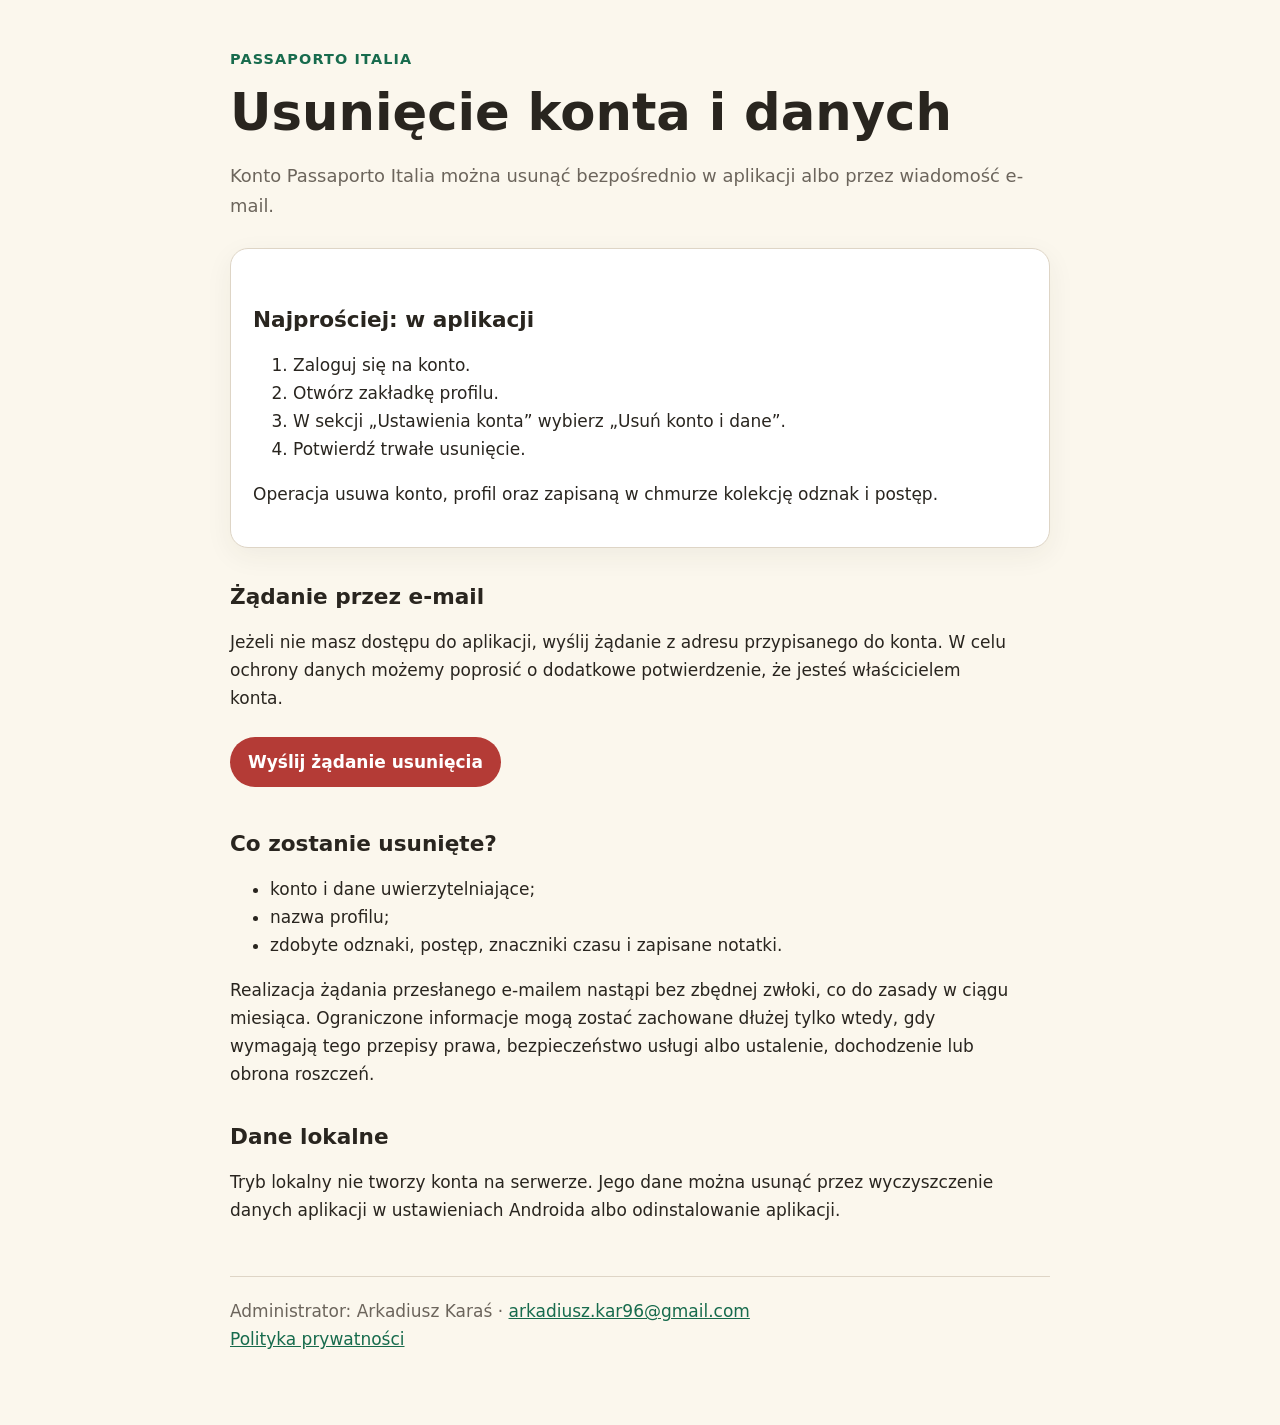
==== account-deletion/index.html @ 501e28a8 "Add account-deletion/index.html" ====
<!doctype html>
<html lang="pl">
<head>
  <meta charset="utf-8">
  <meta name="viewport" content="width=device-width, initial-scale=1">
  <meta name="description" content="Instrukcja usunięcia konta i danych w Passaporto Italia.">
  <title>Usunięcie konta · Passaporto Italia</title>
  <link rel="stylesheet" href="../assets/style.css">
</head>
<body>
<main>
  <div class="brand">Passaporto Italia</div>
  <h1>Usunięcie konta i danych</h1>
  <p class="lead">Konto Passaporto Italia można usunąć bezpośrednio w aplikacji albo przez wiadomość e-mail.</p>

  <div class="card">
    <h2>Najprościej: w aplikacji</h2>
    <ol>
      <li>Zaloguj się na konto.</li>
      <li>Otwórz zakładkę profilu.</li>
      <li>W sekcji „Ustawienia konta” wybierz „Usuń konto i dane”.</li>
      <li>Potwierdź trwałe usunięcie.</li>
    </ol>
    <p>Operacja usuwa konto, profil oraz zapisaną w chmurze kolekcję odznak i postęp.</p>
  </div>

  <h2>Żądanie przez e-mail</h2>
  <p>Jeżeli nie masz dostępu do aplikacji, wyślij żądanie z adresu przypisanego do konta. W celu ochrony danych możemy poprosić o dodatkowe potwierdzenie, że jesteś właścicielem konta.</p>
  <a class="button secondary" href="mailto:arkadiusz.kar96@gmail.com?subject=Usuni%C4%99cie%20konta%20Passaporto%20Italia&amp;body=Prosz%C4%99%20o%20usuni%C4%99cie%20mojego%20konta%20Passaporto%20Italia%20oraz%20powi%C4%85zanych%20z%20nim%20danych.%0A%0AAdres%20konta%3A%20">Wyślij żądanie usunięcia</a>

  <h2>Co zostanie usunięte?</h2>
  <ul>
    <li>konto i dane uwierzytelniające;</li>
    <li>nazwa profilu;</li>
    <li>zdobyte odznaki, postęp, znaczniki czasu i zapisane notatki.</li>
  </ul>
  <p>Realizacja żądania przesłanego e-mailem nastąpi bez zbędnej zwłoki, co do zasady w ciągu miesiąca. Ograniczone informacje mogą zostać zachowane dłużej tylko wtedy, gdy wymagają tego przepisy prawa, bezpieczeństwo usługi albo ustalenie, dochodzenie lub obrona roszczeń.</p>

  <h2>Dane lokalne</h2>
  <p>Tryb lokalny nie tworzy konta na serwerze. Jego dane można usunąć przez wyczyszczenie danych aplikacji w ustawieniach Androida albo odinstalowanie aplikacji.</p>

  <footer>
    Administrator: Arkadiusz Karaś · <a href="mailto:arkadiusz.kar96@gmail.com">arkadiusz.kar96@gmail.com</a><br>
    <a href="../privacy-policy/">Polityka prywatności</a>
  </footer>
</main>
</body>
</html>
---- assets/style.css ----
:root {
  color-scheme: light;
  --green: #176b4d;
  --red: #b43b36;
  --paper: #fbf7ed;
  --ink: #29251f;
  --muted: #6c655c;
  --line: #ded5c6;
}

* { box-sizing: border-box; }

body {
  margin: 0;
  color: var(--ink);
  background: var(--paper);
  font: 17px/1.65 system-ui, -apple-system, BlinkMacSystemFont, "Segoe UI", sans-serif;
}

main {
  width: min(820px, calc(100% - 32px));
  margin: 0 auto;
  padding: 48px 0 72px;
}

.brand {
  color: var(--green);
  font-size: .9rem;
  font-weight: 800;
  letter-spacing: .08em;
  text-transform: uppercase;
}

h1, h2 { line-height: 1.2; }
h1 { margin: 10px 0 8px; font-size: clamp(2rem, 6vw, 3.2rem); }
h2 { margin-top: 36px; font-size: 1.35rem; }
p, li { max-width: 72ch; }
a { color: var(--green); }

.lead { color: var(--muted); font-size: 1.12rem; }
.meta { color: var(--muted); font-size: .9rem; }

.card {
  margin: 28px 0;
  padding: 22px;
  border: 1px solid var(--line);
  border-radius: 18px;
  background: #fff;
  box-shadow: 0 8px 28px rgba(56, 45, 30, .06);
}

.button {
  display: inline-block;
  margin: 8px 8px 8px 0;
  padding: 11px 18px;
  border-radius: 999px;
  background: var(--green);
  color: #fff;
  font-weight: 700;
  text-decoration: none;
}

.button.secondary { background: var(--red); }
nav { display: flex; flex-wrap: wrap; gap: 12px 20px; margin-top: 26px; }
footer { margin-top: 52px; padding-top: 20px; border-top: 1px solid var(--line); color: var(--muted); }

@media (max-width: 520px) {
  body { font-size: 16px; }
  main { padding-top: 28px; }
  .card { padding: 18px; }
}
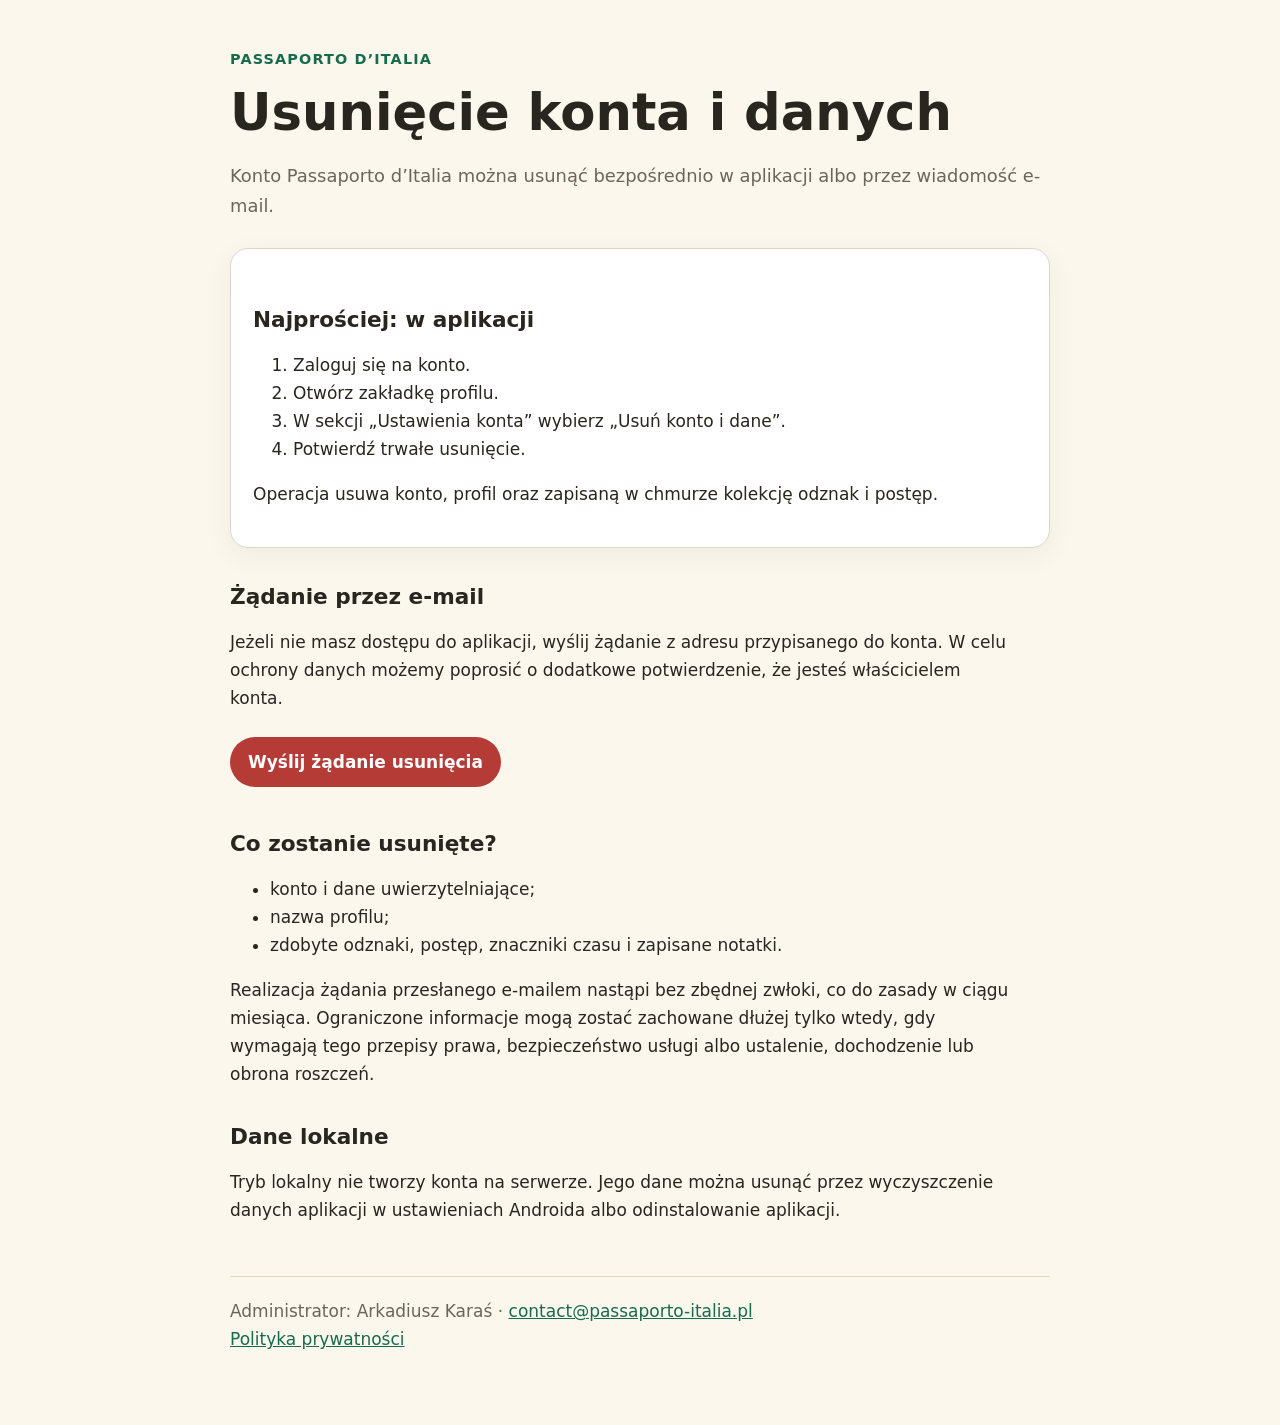
==== commit f7bbfeab: "Update legal site branding and contact email" ====
--- a/account-deletion/index.html
+++ b/account-deletion/index.html
@@ -3,15 +3,15 @@
 <head>
   <meta charset="utf-8">
   <meta name="viewport" content="width=device-width, initial-scale=1">
-  <meta name="description" content="Instrukcja usunięcia konta i danych w Passaporto Italia.">
-  <title>Usunięcie konta · Passaporto Italia</title>
+  <meta name="description" content="Instrukcja usunięcia konta i danych w Passaporto d&rsquo;Italia.">
+  <title>Usunięcie konta · Passaporto d&rsquo;Italia</title>
   <link rel="stylesheet" href="../assets/style.css">
 </head>
 <body>
 <main>
-  <div class="brand">Passaporto Italia</div>
+  <div class="brand">Passaporto d&rsquo;Italia</div>
   <h1>Usunięcie konta i danych</h1>
-  <p class="lead">Konto Passaporto Italia można usunąć bezpośrednio w aplikacji albo przez wiadomość e-mail.</p>
+  <p class="lead">Konto Passaporto d&rsquo;Italia można usunąć bezpośrednio w aplikacji albo przez wiadomość e-mail.</p>
 
   <div class="card">
     <h2>Najprościej: w aplikacji</h2>
@@ -26,7 +26,7 @@
 
   <h2>Żądanie przez e-mail</h2>
   <p>Jeżeli nie masz dostępu do aplikacji, wyślij żądanie z adresu przypisanego do konta. W celu ochrony danych możemy poprosić o dodatkowe potwierdzenie, że jesteś właścicielem konta.</p>
-  <a class="button secondary" href="mailto:arkadiusz.kar96@gmail.com?subject=Usuni%C4%99cie%20konta%20Passaporto%20Italia&amp;body=Prosz%C4%99%20o%20usuni%C4%99cie%20mojego%20konta%20Passaporto%20Italia%20oraz%20powi%C4%85zanych%20z%20nim%20danych.%0A%0AAdres%20konta%3A%20">Wyślij żądanie usunięcia</a>
+  <a class="button secondary" href="mailto:contact@passaporto-italia.pl?subject=Usuni%C4%99cie%20konta%20Passaporto%20d%E2%80%99Italia&amp;body=Prosz%C4%99%20o%20usuni%C4%99cie%20mojego%20konta%20Passaporto%20d%E2%80%99Italia%20oraz%20powi%C4%85zanych%20z%20nim%20danych.%0A%0AAdres%20konta%3A%20">Wyślij żądanie usunięcia</a>
 
   <h2>Co zostanie usunięte?</h2>
   <ul>
@@ -40,7 +40,7 @@
   <p>Tryb lokalny nie tworzy konta na serwerze. Jego dane można usunąć przez wyczyszczenie danych aplikacji w ustawieniach Androida albo odinstalowanie aplikacji.</p>
 
   <footer>
-    Administrator: Arkadiusz Karaś · <a href="mailto:arkadiusz.kar96@gmail.com">arkadiusz.kar96@gmail.com</a><br>
+    Administrator: Arkadiusz Karaś · <a href="mailto:contact@passaporto-italia.pl">contact@passaporto-italia.pl</a><br>
     <a href="../privacy-policy/">Polityka prywatności</a>
   </footer>
 </main>
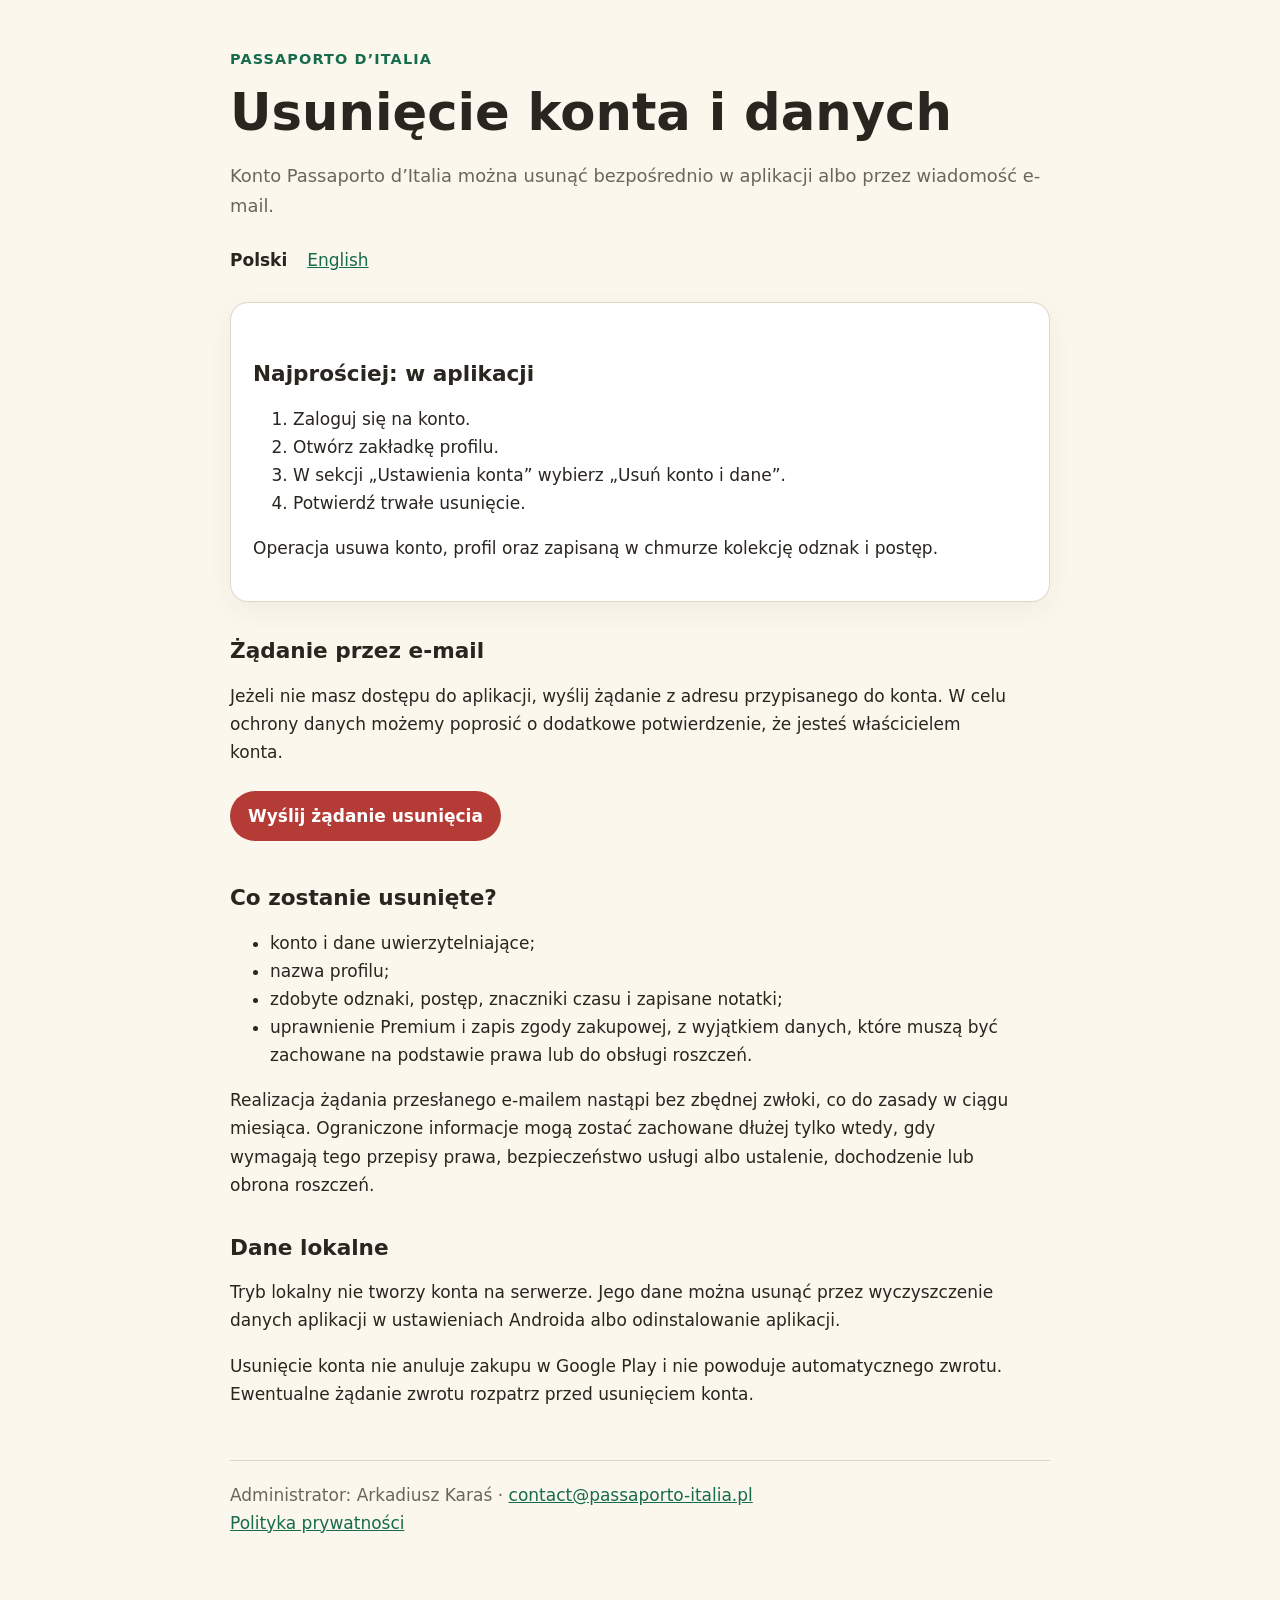
==== commit ccbf08e1: "Add English legal documents" ====
--- a/account-deletion/index.html
+++ b/account-deletion/index.html
@@ -3,15 +3,16 @@
 <head>
   <meta charset="utf-8">
   <meta name="viewport" content="width=device-width, initial-scale=1">
-  <meta name="description" content="Instrukcja usunięcia konta i danych w Passaporto d&rsquo;Italia.">
-  <title>Usunięcie konta · Passaporto d&rsquo;Italia</title>
+  <meta name="description" content="Instrukcja usunięcia konta i danych w Passaporto d’Italia.">
+  <title>Usunięcie konta · Passaporto d’Italia</title>
   <link rel="stylesheet" href="../assets/style.css">
 </head>
 <body>
 <main>
-  <div class="brand">Passaporto d&rsquo;Italia</div>
+  <div class="brand">Passaporto d’Italia</div>
   <h1>Usunięcie konta i danych</h1>
-  <p class="lead">Konto Passaporto d&rsquo;Italia można usunąć bezpośrednio w aplikacji albo przez wiadomość e-mail.</p>
+  <p class="lead">Konto Passaporto d’Italia można usunąć bezpośrednio w aplikacji albo przez wiadomość e-mail.</p>
+  <nav aria-label="Wersja językowa"><strong>Polski</strong><a href="en/" lang="en">English</a></nav>
 
   <div class="card">
     <h2>Najprościej: w aplikacji</h2>
@@ -32,12 +33,14 @@
   <ul>
     <li>konto i dane uwierzytelniające;</li>
     <li>nazwa profilu;</li>
-    <li>zdobyte odznaki, postęp, znaczniki czasu i zapisane notatki.</li>
+    <li>zdobyte odznaki, postęp, znaczniki czasu i zapisane notatki;</li>
+    <li>uprawnienie Premium i zapis zgody zakupowej, z wyjątkiem danych, które muszą być zachowane na podstawie prawa lub do obsługi roszczeń.</li>
   </ul>
   <p>Realizacja żądania przesłanego e-mailem nastąpi bez zbędnej zwłoki, co do zasady w ciągu miesiąca. Ograniczone informacje mogą zostać zachowane dłużej tylko wtedy, gdy wymagają tego przepisy prawa, bezpieczeństwo usługi albo ustalenie, dochodzenie lub obrona roszczeń.</p>
 
   <h2>Dane lokalne</h2>
   <p>Tryb lokalny nie tworzy konta na serwerze. Jego dane można usunąć przez wyczyszczenie danych aplikacji w ustawieniach Androida albo odinstalowanie aplikacji.</p>
+  <p>Usunięcie konta nie anuluje zakupu w Google Play i nie powoduje automatycznego zwrotu. Ewentualne żądanie zwrotu rozpatrz przed usunięciem konta.</p>
 
   <footer>
     Administrator: Arkadiusz Karaś · <a href="mailto:contact@passaporto-italia.pl">contact@passaporto-italia.pl</a><br>
